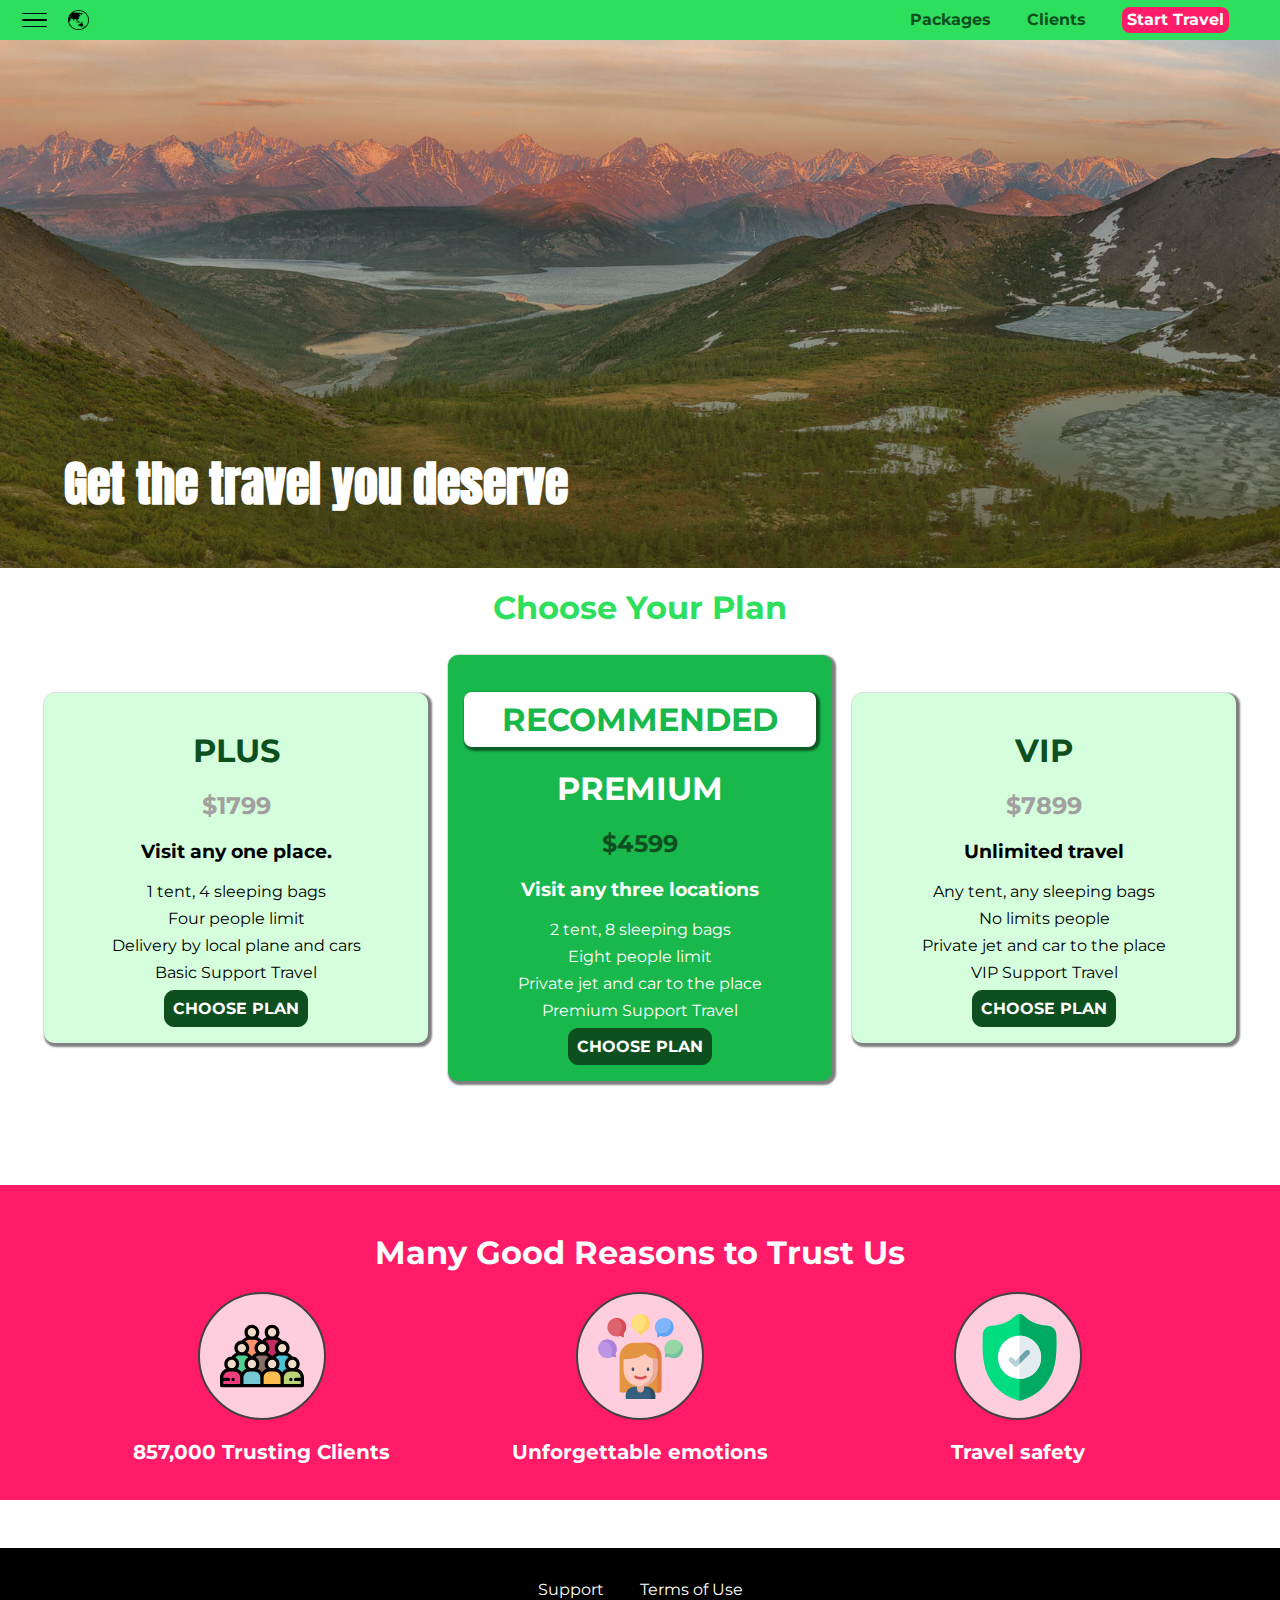
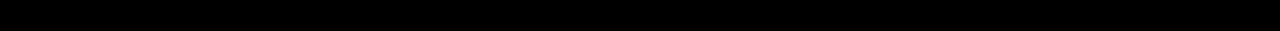
==== index.html @ a16b519d "first commit" ====
<!DOCTYPE html>
<html lang="en">

<head>
    <meta charset="UTF-8">
    <meta http-equiv="X-UA-Compatible" content="ie=edge">
    <meta name="viewport" content="width=device-width, initial-scale=1.0">
    <title>Far East Travel</title>
    <link rel="shortcut icon" href="favicon.png">
    <link rel="stylesheet" href="shared.css">
    <link rel="stylesheet" href="main.css">
</head>

<body>
<div class="backdrop"></div>
<div class="modal">
    <h1 class="modal__title">Do you want to continue?</h1>
    <div class="modal__actions">
        <a href="start-travel/index.html" class="modal__action">Yes!</a>
        <button class="modal__action modal__action--negative" type="button">No!</button>
    </div>
</div>
<header class="main-header">
    <div>
        <button class="toggle-button">
            <span class="toggle-button__bar"></span>
            <span class="toggle-button__bar"></span>
            <span class="toggle-button__bar"></span>
        </button>
        <a href="index.html" class="main-header__brand">
            <img src="favicon.png" alt="FarEast">
        </a>
    </div>
    <nav class="main-nav">
        <ul class="main-nav__items">
            <li class="main-nav__item">
                <a href="packages/index.html">Packages</a>
            </li>
            <li class="main-nav__item">
                <a href="clients/index.html">Clients</a>
            </li>
            <li class="main-nav__item main-nav__item--cta">
                <a href="start-travel/index.html">Start Travel</a>
            </li>
        </ul>
    </nav>
</header>
<nav class="mobile-nav">
    <ul class="mobile-nav__items">
        <li class="mobile-nav__item">
            <a href="packages/index.html">Packages</a>
        </li>
        <li class="mobile-nav__item">
            <a href="clients/index.html">Clients</a>
        </li>
        <li class="mobile-nav__item">
            <a href="start-travel/index.html">Start Travel</a>
        </li>
    </ul>
</nav>
<main>
    <section id="product-overview">
        <h1>Get the travel you deserve</h1>
    </section>
    <section id="plans">
        <h1 class="section-title">Choose Your Plan</h1>
        <div class="plan__list">
            <article class="plan">
                <h1 class="plan__title">PLUS</h1>
                <h2 class="plan__price">$1799</h2>
                <h3>Visit any one place.</h3>
                <ul class="plan__features">
                    <li>1 tent, 4 sleeping bags</li>
                    <li>Four people limit</li>
                    <li>Delivery by local plane and cars</li>
                    <li>Basic Support Travel</li>
                </ul>
                <div>
                    <button class="button">CHOOSE PLAN</button>
                </div>
            </article>
            <article class="plan plan--highlighted">
                <h1 class="plan_annotation">RECOMMENDED</h1>
                <h1 class="plan__title">PREMIUM</h1>
                <h2 class="plan__price">$4599</h2>
                <h3>Visit any three locations</h3>
                <ul class="plan__features">
                    <li>2 tent, 8 sleeping bags</li>
                    <li>Eight people limit</li>
                    <li>Private jet and car to the place</li>
                    <li>Premium Support Travel</li>
                </ul>
                <div>
                    <button class="button">CHOOSE PLAN</button>
                </div>
            </article>
            <article class="plan">
                <h1 class="plan__title">VIP</h1>
                <h2 class="plan__price">$7899</h2>
                <h3>Unlimited travel</h3>
                <ul class="plan__features">
                    <li>Any tent, any sleeping bags</li>
                    <li>No limits people</li>
                    <li>Private jet and car to the place</li>
                    <li>VIP Support Travel</li>
                </ul>
                <div>
                    <button class="button">CHOOSE PLAN</button>
                </div>
            </article>
        </div>
    </section>
    <section id="key-features">
        <h1 class="section-title">Many Good Reasons to Trust Us</h1>
        <ul class="key-features__list">
            <li>
                <div class="key-feature__image">
                    <svg version="1.1" id="Capa_1" xmlns="http://www.w3.org/2000/svg" x="0px" y="0px"
                         viewBox="0 0 512 512" style="enable-background:new 0 0 512 512;" xml:space="preserve">
<g>
	<g>
		<ellipse style="fill:#F1DBC8;" cx="194.5" cy="111.67" rx="35.396" ry="35.671"/>
        <ellipse style="fill:#F1DBC8;" cx="317.5" cy="111.67" rx="35.396" ry="35.671"/>
	</g>
    <path style="fill:#FF916C;" d="M250.277,172.685c-8.091-15.056-23.918-25.342-42.015-25.342H194.5h-13.764
		c-18.097,0-33.924,10.286-42.014,25.342c16.826,2.757,29.673,17.471,29.673,35.208c0,19.701-15.848,35.671-35.395,35.671h13.763
		c18.097,0,33.925,10.286,42.014,25.339c1.863-0.305,3.774-0.464,5.724-0.464c1.948,0,3.86,0.159,5.723,0.467
		c8.09-15.056,23.917-25.342,42.014-25.342H256c-19.549,0-35.397-15.97-35.397-35.671
		C220.603,190.155,233.449,175.441,250.277,172.685z"/>
    <path style="fill:#C22C65;" d="M303.736,147.343c-18.097,0-33.924,10.286-42.014,25.342c16.827,2.757,29.673,17.471,29.673,35.208
		c0,19.701-15.848,35.671-35.395,35.671h13.763c18.097,0,33.924,10.286,42.014,25.339c1.863-0.305,3.774-0.464,5.724-0.464
		c1.948,0,3.859,0.159,5.723,0.467c8.09-15.056,23.917-25.342,42.014-25.342H379c-19.549,0-35.396-15.97-35.396-35.671
		c0-17.737,12.846-32.451,29.673-35.208c-8.091-15.056-23.918-25.342-42.015-25.342H317.5L303.736,147.343L303.736,147.343z"/>
    <g>
		<path style="fill:#F1DBC8;" d="M168.395,207.893c0-17.737-12.847-32.451-29.673-35.208c-1.863-0.306-3.774-0.464-5.723-0.464
			c-19.549,0-35.396,15.971-35.396,35.672s15.847,35.671,35.396,35.671S168.395,227.594,168.395,207.893z"/>
        <path style="fill:#F1DBC8;" d="M250.277,172.685c-16.828,2.757-29.674,17.471-29.674,35.208c0,19.701,15.848,35.671,35.397,35.671
			c19.548,0,35.395-15.97,35.395-35.671c0-17.737-12.846-32.451-29.673-35.208c-1.863-0.306-3.775-0.464-5.723-0.464
			C254.052,172.221,252.14,172.379,250.277,172.685z"/>
        <path style="fill:#F1DBC8;" d="M373.277,172.685c-16.827,2.757-29.673,17.471-29.673,35.208c0,19.701,15.847,35.671,35.396,35.671
			c19.548,0,35.396-15.97,35.396-35.671S398.548,172.221,379,172.221C377.052,172.221,375.14,172.379,373.277,172.685z"/>
	</g>
    <path style="fill:#55CD8E;" d="M188.776,268.902c-8.089-15.053-23.917-25.339-42.014-25.339H133h-13.764
		c-18.097,0-33.924,10.286-42.014,25.339c16.827,2.758,29.673,17.471,29.673,35.208c0,19.701-15.848,35.672-35.395,35.672h13.763
		c26.256,0,47.737,21.648,47.737,48.108c0-26.46,21.481-48.108,47.736-48.108H194.5c-19.549,0-35.397-15.971-35.397-35.672
		C159.103,286.373,171.949,271.66,188.776,268.902z"/>
    <path style="fill:#876E67;" d="M242.236,243.564c-18.097,0-33.924,10.286-42.014,25.339c16.827,2.758,29.672,17.471,29.672,35.208
		c0,19.701-15.847,35.672-35.394,35.672h13.763c26.255,0,47.737,21.648,47.737,48.108c0-26.46,21.481-48.108,47.736-48.108H317.5
		c-19.549,0-35.396-15.971-35.396-35.672c0-17.737,12.845-32.45,29.672-35.205c-8.09-15.056-23.917-25.342-42.014-25.342H256
		L242.236,243.564L242.236,243.564z"/>
    <path style="fill:#4BC1D7;" d="M323.223,268.902c16.827,2.758,29.673,17.471,29.673,35.208c0,19.701-15.848,35.672-35.396,35.672
		h13.763c26.256,0,47.737,21.648,47.737,48.108c0-26.46,21.481-48.108,47.736-48.108H440.5c-19.549,0-35.397-15.971-35.397-35.672
		c0-17.737,12.846-32.45,29.674-35.205c-8.091-15.056-23.918-25.342-42.015-25.342H379h-13.764
		C347.14,243.564,331.313,253.85,323.223,268.902z"/>
    <g>
		<path style="fill:#F1DBC8;" d="M71.5,339.782c19.548,0,35.395-15.971,35.395-35.672c0-17.737-12.846-32.45-29.673-35.208
			c-1.863-0.305-3.774-0.464-5.723-0.464c-19.549,0-35.396,15.972-35.396,35.672C36.104,323.812,51.951,339.782,71.5,339.782z"/>
        <path style="fill:#F1DBC8;" d="M159.103,304.11c0,19.701,15.848,35.672,35.397,35.672c19.548,0,35.394-15.971,35.394-35.672
			c0-17.737-12.845-32.45-29.672-35.208c-1.862-0.305-3.774-0.464-5.723-0.464s-3.86,0.159-5.724,0.464
			C171.949,271.66,159.103,286.373,159.103,304.11z"/>
        <path style="fill:#F1DBC8;" d="M282.104,304.11c0,19.701,15.847,35.672,35.396,35.672c19.548,0,35.396-15.971,35.396-35.672
			c0-17.737-12.846-32.45-29.673-35.208c-1.863-0.305-3.774-0.464-5.723-0.464s-3.86,0.159-5.724,0.467
			C294.949,271.66,282.104,286.373,282.104,304.11z"/>
        <path style="fill:#F1DBC8;" d="M405.103,304.11c0,19.701,15.848,35.672,35.397,35.672c19.548,0,35.395-15.971,35.395-35.672
			c0-19.7-15.847-35.672-35.395-35.672c-1.949,0-3.86,0.159-5.723,0.467C417.949,271.66,405.103,286.373,405.103,304.11z"/>
	</g>
    <path style="fill:#BDD377;" d="M426.736,339.782c-26.255,0-47.736,21.648-47.736,48.108V436h123v-48.109
		c0-26.46-21.482-48.108-47.737-48.108H440.5L426.736,339.782L426.736,339.782z"/>
    <path style="fill:#FFBD50;" d="M379,387.891c0-26.46-21.481-48.108-47.737-48.108H317.5h-13.764
		c-26.255,0-47.736,21.648-47.736,48.108V436h123V387.891z"/>
    <path style="fill:#76C8D6;" d="M256,387.891c0-26.46-21.482-48.108-47.737-48.108H194.5h-13.764
		c-26.255,0-47.736,21.648-47.736,48.108V436h123V387.891z"/>
    <path style="fill:#F13D7C;" d="M133,387.891c0-26.46-21.481-48.108-47.737-48.108H71.5H57.736
		C31.481,339.782,10,361.431,10,387.891V436h123V387.891z"/>
</g>
                        <path d="M432.234,388.82h-0.236c-5.522,0-10,4.478-10,10s4.478,10,10,10h0.236c5.522,0,10-4.478,10-10
	S437.757,388.82,432.234,388.82z"/>
                        <path d="M501.999,446c5.523,0,10-4.478,10-10v-37.162c0-0.007,0.001-0.013,0.001-0.02s-0.001-0.013-0.001-0.02V387.89
	c0-24.602-15.375-45.666-37.015-54.129c6.793-7.986,10.91-18.341,10.91-29.651c0-25.184-20.364-45.672-45.395-45.672
	c-0.145,0-0.287,0.01-0.431,0.011c-6.659-9.589-15.928-16.842-26.524-20.975c6.758-7.977,10.851-18.305,10.851-29.582
	c0-25.184-20.364-45.672-45.396-45.672c-0.144,0-0.285,0.01-0.429,0.011c-6.659-9.591-15.929-16.845-26.526-20.978
	c6.758-7.977,10.851-18.305,10.851-29.583C362.896,86.488,342.531,66,317.5,66s-45.396,20.488-45.396,45.671
	c0,11.278,4.093,21.607,10.851,29.583c-10.599,4.133-19.867,11.387-26.527,20.978c-0.143-0.001-0.285-0.011-0.428-0.011
	c-0.144,0-0.286,0.01-0.429,0.011c-6.66-9.591-15.929-16.845-26.527-20.978c6.758-7.977,10.851-18.305,10.851-29.583
	C239.894,86.488,219.531,66,194.5,66c-25.032,0-45.397,20.488-45.397,45.671c0,11.278,4.093,21.607,10.851,29.583
	c-10.598,4.133-19.867,11.387-26.526,20.978c-0.143-0.001-0.285-0.011-0.428-0.011c-25.031,0-45.396,20.488-45.396,45.672
	c0,11.277,4.093,21.605,10.851,29.582c-10.597,4.133-19.866,11.385-26.525,20.975c-0.144-0.001-0.286-0.011-0.43-0.011
	c-25.031,0-45.396,20.488-45.396,45.672c0,11.31,4.117,21.665,10.911,29.651C15.375,342.225,0,363.289,0,387.891V436
	c0,5.522,4.477,10,10,10H501.999 M465.895,304.11c0,14.155-11.392,25.671-25.395,25.671c-14.004,0-25.397-11.516-25.397-25.671
	s11.393-25.672,25.397-25.672C454.503,278.439,465.895,289.955,465.895,304.11z M395.103,304.11c0,11.31,4.117,21.665,10.911,29.651
	c-11.037,4.316-20.448,11.9-27.015,21.574c-6.566-9.674-15.978-17.258-27.015-21.574c6.793-7.986,10.91-18.341,10.91-29.651
	c0-17.234-9.54-32.266-23.584-40.041c6.92-6.64,16.14-10.506,25.925-10.506h27.526c9.785,0,19.006,3.866,25.925,10.506
	C404.645,271.845,395.103,286.876,395.103,304.11z M256,355.336c-6.567-9.674-15.979-17.259-27.016-21.574
	c6.793-7.986,10.91-18.341,10.91-29.651c0-17.234-9.539-32.266-23.583-40.04c6.92-6.641,16.14-10.507,25.925-10.507h27.526
	c9.785,0,19.005,3.866,25.925,10.507c-14.044,7.774-23.584,22.806-23.584,40.04c0,11.31,4.117,21.665,10.911,29.651
	C271.977,338.078,262.566,345.662,256,355.336z M169.103,304.11c0-14.155,11.393-25.672,25.397-25.672
	c14.002,0,25.394,11.517,25.394,25.672s-11.392,25.671-25.394,25.671C180.497,329.781,169.103,318.266,169.103,304.11z M256,182.221
	c14.003,0,25.395,11.517,25.395,25.672S270.002,233.564,256,233.564c-14.003,0-25.396-11.516-25.396-25.671
	C230.604,193.737,241.997,182.221,256,182.221z M292.103,304.11c0-14.155,11.393-25.672,25.397-25.672
	c14.003,0,25.396,11.517,25.396,25.672s-11.393,25.671-25.396,25.671C303.496,329.781,292.103,318.266,292.103,304.11z
	 M404.396,207.893c0,14.155-11.393,25.671-25.396,25.671s-25.396-11.516-25.396-25.671s11.393-25.672,25.396-25.672
	S404.396,193.737,404.396,207.893z M317.5,86c14.003,0,25.396,11.516,25.396,25.671s-11.393,25.672-25.396,25.672
	s-25.396-11.517-25.396-25.672S303.497,86,317.5,86z M303.736,157.343h27.526c9.786,0,19.007,3.867,25.927,10.508
	c-14.044,7.774-23.585,22.807-23.585,40.042c0,11.277,4.093,21.605,10.851,29.582c-10.598,4.133-19.865,11.385-26.524,20.975
	c-0.144-0.001-0.286-0.011-0.431-0.011s-0.287,0.01-0.432,0.011c-6.659-9.589-15.927-16.842-26.524-20.975
	c6.758-7.977,10.851-18.305,10.851-29.582c0-17.235-9.541-32.268-23.586-40.042C284.729,161.21,293.95,157.343,303.736,157.343z
	 M194.5,86c14.002,0,25.394,11.516,25.394,25.671s-11.392,25.672-25.394,25.672c-14.003,0-25.397-11.517-25.397-25.672
	S180.497,86,194.5,86z M180.736,157.343h27.526c9.786,0,19.007,3.867,25.927,10.509c-14.045,7.773-23.585,22.806-23.585,40.041
	c0,11.277,4.093,21.605,10.851,29.582c-10.597,4.133-19.866,11.385-26.525,20.975c-0.144-0.001-0.286-0.011-0.43-0.011
	c-0.145,0-0.286,0.01-0.43,0.011c-6.659-9.59-15.928-16.842-26.525-20.975c6.758-7.977,10.851-18.305,10.851-29.582
	c0-17.235-9.541-32.268-23.585-40.042C161.729,161.21,170.951,157.343,180.736,157.343z M133,182.221
	c14.003,0,25.395,11.517,25.395,25.672S147.002,233.564,133,233.564c-14.003,0-25.396-11.516-25.396-25.671
	C107.604,193.737,118.997,182.221,133,182.221z M119.236,253.564h27.526c9.786,0,19.006,3.866,25.925,10.506
	c-14.044,7.774-23.585,22.807-23.585,40.041c0,11.31,4.117,21.666,10.911,29.651c-11.037,4.316-20.448,11.9-27.015,21.574
	c-6.567-9.674-15.978-17.258-27.015-21.574c6.794-7.986,10.911-18.341,10.911-29.651c0-17.234-9.54-32.266-23.584-40.041
	C100.231,257.43,109.451,253.564,119.236,253.564z M71.5,278.439c14.003,0,25.395,11.517,25.395,25.672S85.502,329.782,71.5,329.782
	c-14.003,0-25.396-11.516-25.396-25.671C46.104,289.955,57.497,278.439,71.5,278.439z M20,408.818h31.035c5.523,0,10-4.477,10-10
	c0-5.522-4.477-10-10-10H20v-0.928c0-21.014,17.096-38.109,38.109-38.109H84.89c21.014,0,38.109,17.096,38.109,38.109V426H20
	V408.818z M143,387.891c0-21.014,17.096-38.109,38.109-38.109h26.781c21.014,0,38.109,17.096,38.109,38.109V426H143V387.891z
	 M266,387.891c0-21.014,17.096-38.109,38.108-38.109h26.782c21.014,0,38.109,17.096,38.109,38.109V426H266V387.891z M389,426
	v-38.109c0-21.014,17.096-38.109,38.109-38.109h26.781c21.013,0,38.108,17.096,38.108,38.109v0.928h-31.034c-5.522,0-10,4.478-10,10
	c0,5.523,4.478,10,10,10h31.034V426H389z"/>
                        <path d="M80.001,388.82h-0.235c-5.523,0-10,4.478-10,10s4.477,10,10,10h0.235c5.523,0,10-4.478,10-10S85.524,388.82,80.001,388.82z"
                        />
                        <g>
</g>
                        <g>
</g>
                        <g>
</g>
                        <g>
</g>
                        <g>
</g>
                        <g>
</g>
                        <g>
</g>
                        <g>
</g>
                        <g>
</g>
                        <g>
</g>
                        <g>
</g>
                        <g>
</g>
                        <g>
</g>
                        <g>
</g>
                        <g>
</g>
</svg>
                </div>
                <p class="key-features__description">857,000 Trusting Clients</p>
            </li>
            <li>
                <div class="key-feature__image">
                    <svg id="Capa_1" enable-background="new 0 0 512 512" height="85" viewBox="0 0 512 512" width="85" xmlns="http://www.w3.org/2000/svg">
                        <g><path d="m369.844 473.495h-227.677c-6.64 0-12.023-5.383-12.023-12.023v-200.893c0-48.039 38.943-86.983 86.983-86.983h77.759c48.039 0 86.983 38.943 86.983 86.983v200.893c-.002 6.64-5.385 12.023-12.025 12.023z" fill="#e49542"/><path d="m294.885 173.596h-26.328c48.039 0 86.982 38.943 86.982 86.983v200.893c0 6.64-5.383 12.023-12.023 12.023h26.328c6.64 0 12.023-5.383 12.023-12.023v-200.893c0-48.039-38.943-86.983-86.982-86.983z" fill="#e27d47"/><path d="m291.913 438.396h-14.75-42.316-14.75c-29.351 0-53.145 23.794-53.145 53.145v13.686c0 3.738 3.03 6.768 6.768 6.768h164.568c3.738 0 6.768-3.03 6.768-6.768v-13.686c.002-29.351-23.792-53.145-53.143-53.145z" fill="#365e7d"/><path d="m291.913 438.396h-25.895c29.351 0 53.145 23.794 53.145 53.145v13.686c0 3.738-3.03 6.768-6.768 6.768h25.895c3.738 0 6.768-3.03 6.768-6.768v-13.686c0-29.351-23.794-53.145-53.145-53.145z" fill="#2b4d66"/><path d="m270.817 399.208-28.416-1.672c-7.255 0-7.574 33.991-7.574 33.991v20.809c0 11.685 9.473 21.158 21.158 21.158 11.685 0 21.158-9.473 21.158-21.158v-20.809c.001.001.929-32.319-6.326-32.319z" fill="#eaac9d"/><path d="m256.005 438.396c-56.389 0-102.101-45.712-102.101-102.101v-61.754c0-1.483 1.206-2.679 2.688-2.682 47.255-.087 89.019-6.855 126.272-30.928 1.113-.719 2.601-.489 3.398.569 16.823 22.334 39.768 28.514 69.167 30.215 1.499.087 2.676 1.318 2.676 2.82v61.76c.001 56.389-45.711 102.101-102.1 102.101z" fill="#ffcbbe"/><path d="m355.43 271.715c-8.651-.501-16.738-1.395-24.28-2.968v67.548c0 51.819-38.605 94.618-88.623 101.214 4.411.582 8.908.887 13.478.887 56.389 0 102.101-45.712 102.101-102.101v-61.76c0-1.502-1.177-2.734-2.676-2.82z" fill="#eaac9d"/><g><g><path d="m210.545 343.873c-4.268 0-7.726-3.459-7.726-7.726v-5.945c0-4.268 3.459-7.726 7.726-7.726s7.726 3.459 7.726 7.726v5.945c0 4.267-3.459 7.726-7.726 7.726z" fill="#365e7d"/></g><g><path d="m301.466 343.873c-4.268 0-7.726-3.459-7.726-7.726v-5.945c0-4.268 3.459-7.726 7.726-7.726s7.726 3.459 7.726 7.726v5.945c0 4.267-3.459 7.726-7.726 7.726z" fill="#365e7d"/></g></g><g><path d="m256.005 394.56c-11.324 0-22.647-3.121-33.893-9.361-3.73-2.07-5.076-6.773-3.006-10.505 2.071-3.731 6.772-5.075 10.505-3.006 17.761 9.858 35.029 9.856 52.789 0 3.732-2.069 8.433-.725 10.505 3.006 2.07 3.731.724 8.434-3.006 10.505-11.246 6.24-22.57 9.361-33.894 9.361z" fill="#da4a54"/></g><path d="m312.406 56.405c0-31.88-26.451-57.582-58.603-56.358-28.958 1.103-52.667 24.501-54.124 53.443-1.383 27.464 16.893 50.892 41.991 57.469 1.685.441 3.116 1.55 3.987 3.058l7.85 13.597c1.111 1.924 3.887 1.924 4.998 0l7.85-13.596c.868-1.503 2.291-2.615 3.97-3.055 24.213-6.337 42.081-28.357 42.081-54.558z" fill="#ffe07d"/><path d="m260.974.24c16.48 9.845 27.524 27.848 27.524 48.44 0 26.2-17.868 48.22-42.081 54.558-1.679.439-3.103 1.551-3.97 3.055l-2.423 4.197c.547.161 1.093.325 1.647.47 1.685.441 3.116 1.55 3.987 3.058l7.85 13.597c1.111 1.924 3.887 1.924 4.998 0l7.85-13.596c.868-1.503 2.291-2.615 3.97-3.055 24.213-6.337 42.081-28.357 42.081-54.557-.001-29.475-22.614-53.649-51.433-56.167z" fill="#ffd064"/><path d="m445.298 111.594c18.031-26.291 10.753-62.448-16.455-79.623-24.505-15.468-57.291-9.581-74.862 13.463-16.673 21.867-14.851 51.525 2.127 71.144 1.14 1.317 1.693 3.041 1.558 4.777l-1.216 15.653c-.172 2.214 2.118 3.785 4.121 2.826l14.163-6.773c1.566-.749 3.369-.861 5.002-.273 23.554 8.467 50.744.413 65.562-21.194z" fill="#80b4fb"/><path d="m434.648 36.186c8.022 17.44 6.949 38.533-4.697 55.515-14.818 21.607-42.008 29.661-65.561 21.193-1.633-.587-3.436-.475-5.002.274l-4.373 2.091c.36.442.718.886 1.092 1.319 1.14 1.317 1.693 3.041 1.558 4.777l-1.216 15.653c-.172 2.214 2.118 3.785 4.122 2.827l14.163-6.773c1.566-.749 3.369-.861 5.002-.274 23.553 8.468 50.742.414 65.561-21.193 16.67-24.307 11.694-57.033-10.649-75.409z" fill="#61a2f9"/><path d="m494.653 250.561c23.001-22.075 23.229-58.956.082-81.306-20.847-20.129-54.145-21.033-76.035-2.044-20.772 18.019-25.02 47.427-12.387 70.089.848 1.521 1.039 3.322.554 4.994l-4.374 15.079c-.619 2.133 1.304 4.136 3.46 3.606l15.245-3.751c1.685-.415 3.473-.158 4.953.75 21.34 13.081 49.599 10.725 68.502-7.417z" fill="#95d6a4"/><path d="m499.563 174.563c4.308 18.707-1.033 39.141-15.89 53.399-18.903 18.142-47.163 20.498-68.501 7.417-1.48-.907-3.268-1.164-4.953-.749l-4.707 1.158c.262.506.523 1.013.801 1.513.848 1.521 1.039 3.322.554 4.994l-4.374 15.079c-.619 2.133 1.304 4.136 3.461 3.606l15.245-3.751c1.685-.415 3.473-.157 4.953.75 21.338 13.081 49.598 10.725 68.501-7.417 21.264-20.409 23.049-53.463 4.91-75.999z" fill="#78c2a4"/><path d="m66.702 111.594c-18.03-26.291-10.753-62.448 16.455-79.623 24.505-15.468 57.291-9.581 74.862 13.463 16.673 21.867 14.851 51.525-2.127 71.144-1.14 1.317-1.693 3.041-1.558 4.777l1.216 15.653c.172 2.214-2.118 3.785-4.121 2.826l-14.163-6.773c-1.566-.749-3.369-.861-5.002-.273-23.554 8.467-50.744.413-65.562-21.194z" fill="#dd636e"/><g><path d="m158.019 45.434c-13.764-18.051-36.863-25.571-58.006-20.548 12.325 2.897 23.723 9.88 31.857 20.548 16.673 21.868 14.851 51.525-2.127 71.144-1.14 1.317-1.693 3.041-1.558 4.777l.966 12.438c1.043-.308 2.082-.635 3.112-1.005 1.633-.587 3.436-.475 5.002.274l14.163 6.773c2.004.958 4.293-.612 4.121-2.826l-1.216-15.653c-.135-1.736.419-3.46 1.558-4.777 16.979-19.621 18.801-49.278 2.128-71.145z" fill="#da4a54"/></g><path d="m17.347 250.561c-23.001-22.075-23.229-58.956-.082-81.306 20.847-20.129 54.145-21.033 76.035-2.044 20.772 18.019 25.02 47.427 12.387 70.089-.848 1.521-1.039 3.322-.554 4.994l4.374 15.079c.619 2.133-1.304 4.136-3.461 3.606l-15.245-3.751c-1.685-.415-3.473-.158-4.953.75-21.339 13.081-49.598 10.725-68.501-7.417z" fill="#bc95e2"/><path d="m105.132 242.295c-.485-1.673-.294-3.473.554-4.994 12.633-22.662 8.386-52.07-12.387-70.089-21.035-18.247-52.598-18.115-73.53-.216 16.264-2.869 33.609 1.336 46.808 12.786 20.772 18.02 25.02 47.427 12.387 70.089-.848 1.521-1.039 3.321-.554 4.994l1.781 6.139c1.929-.897 3.82-1.9 5.657-3.026 1.48-.907 3.268-1.164 4.953-.75l15.245 3.751c2.157.531 4.079-1.472 3.46-3.606z" fill="#ac80dd"/></g></svg>
                </div>
                <p class="key-features__description">Unforgettable emotions</p>
            </li>
            <li>
                <div class="key-feature__image">
                    <svg xmlns="http://www.w3.org/2000/svg" height="65pt" version="1.1" viewBox="-38 0 511 511.99956" width="65pt">
                        <g id="surface1">
                            <path d="M 413.476562 341.910156 C 399.714844 379.207031 378.902344 411.636719 351.609375 438.289062 C 320.542969 468.625 279.863281 492.730469 230.699219 509.925781 C 229.085938 510.488281 227.402344 510.949219 225.710938 511.289062 C 223.476562 511.730469 221.203125 511.96875 218.949219 512 L 218.507812 512 C 216.105469 512 213.691406 511.757812 211.296875 511.289062 C 209.605469 510.949219 207.945312 510.488281 206.339844 509.9375 C 157.117188 492.769531 116.386719 468.675781 85.289062 438.339844 C 57.984375 411.6875 37.175781 379.277344 23.433594 341.980469 C -1.554688 274.167969 -0.132812 199.464844 1.011719 139.433594 L 1.03125 138.511719 C 1.261719 133.554688 1.410156 128.347656 1.492188 122.597656 C 1.910156 94.367188 24.355469 71.011719 52.589844 69.4375 C 111.457031 66.152344 156.996094 46.953125 195.90625 9.027344 L 196.246094 8.714844 C 202.707031 2.789062 210.847656 -0.117188 218.949219 0.00390625 C 226.761719 0.105469 234.542969 3.007812 240.773438 8.714844 L 241.105469 9.027344 C 280.023438 46.953125 325.5625 66.152344 384.429688 69.4375 C 412.664062 71.011719 435.109375 94.367188 435.527344 122.597656 C 435.609375 128.386719 435.757812 133.585938 435.988281 138.511719 L 436 138.902344 C 437.140625 199.046875 438.554688 273.898438 413.476562 341.910156 Z M 413.476562 341.910156 " style=" stroke:none;fill-rule:nonzero;fill:rgb(0%,86.666667%,50.196078%);fill-opacity:1;" />
                            <path d="M 413.476562 341.910156 C 399.714844 379.207031 378.902344 411.636719 351.609375 438.289062 C 320.542969 468.625 279.863281 492.730469 230.699219 509.925781 C 229.085938 510.488281 227.402344 510.949219 225.710938 511.289062 C 223.476562 511.730469 221.203125 511.96875 218.949219 512 L 218.949219 0.00390625 C 226.761719 0.105469 234.542969 3.007812 240.773438 8.714844 L 241.105469 9.027344 C 280.023438 46.953125 325.5625 66.152344 384.429688 69.4375 C 412.664062 71.011719 435.109375 94.367188 435.527344 122.597656 C 435.609375 128.386719 435.757812 133.585938 435.988281 138.511719 L 436 138.902344 C 437.140625 199.046875 438.554688 273.898438 413.476562 341.910156 Z M 413.476562 341.910156 " style=" stroke:none;fill-rule:nonzero;fill:rgb(0%,66.666667%,38.823529%);fill-opacity:1;" />
                            <path d="M 346.101562 256 C 346.101562 326.207031 289.097656 383.355469 218.949219 383.605469 L 218.5 383.605469 C 148.144531 383.605469 90.894531 326.359375 90.894531 256 C 90.894531 185.644531 148.144531 128.398438 218.5 128.398438 L 218.949219 128.398438 C 289.097656 128.648438 346.101562 185.796875 346.101562 256 Z M 346.101562 256 " style=" stroke:none;fill-rule:nonzero;fill:rgb(100%,100%,100%);fill-opacity:1;" />
                            <path d="M 346.101562 256 C 346.101562 326.207031 289.097656 383.355469 218.949219 383.605469 L 218.949219 128.398438 C 289.097656 128.648438 346.101562 185.796875 346.101562 256 Z M 346.101562 256 " style=" stroke:none;fill-rule:nonzero;fill:rgb(88.235294%,92.156863%,94.117647%);fill-opacity:1;" />
                            <path d="M 276.417969 237.625 L 218.949219 295.101562 L 206.53125 307.519531 C 203.597656 310.453125 199.75 311.917969 195.90625 311.917969 C 192.058594 311.917969 188.214844 310.453125 185.277344 307.519531 L 158.578125 280.808594 C 152.710938 274.941406 152.710938 265.4375 158.578125 259.566406 C 164.4375 253.699219 173.953125 253.699219 179.820312 259.566406 L 195.90625 275.652344 L 255.175781 216.382812 C 261.042969 210.511719 270.558594 210.511719 276.417969 216.382812 C 282.285156 222.25 282.285156 231.765625 276.417969 237.625 Z M 276.417969 237.625 " style=" stroke:none;fill-rule:nonzero;fill:rgb(70.588235%,82.352941%,84.313725%);fill-opacity:1;" />
                            <path d="M 276.417969 237.625 L 218.949219 295.101562 L 218.949219 252.605469 L 255.175781 216.382812 C 261.042969 210.511719 270.558594 210.511719 276.417969 216.382812 C 282.285156 222.25 282.285156 231.765625 276.417969 237.625 Z M 276.417969 237.625 " style=" stroke:none;fill-rule:nonzero;fill:rgb(43.529412%,64.705882%,66.666667%);fill-opacity:1;" />
                        </g>
                    </svg>
                </div>
                <p class="key-features__description">Travel safety</p>
            </li>
        </ul>
    </section>
</main>
<footer class="main-footer">
    <nav>
        <ul class="main-footer__links">
            <li class="main-footer__link">
                <a href="#">Support</a>
            </li>
            <li class="main-footer__link">
                <a href="#">Terms of Use</a>
            </li>
        </ul>
    </nav>
</footer>
<script src="shared.js"></script>
</body>

</html>
---- shared.css ----
@import url('https://fonts.googleapis.com/css?family=Roboto:100i,400,900');
@import url('https://fonts.googleapis.com/css?family=Anton');
@import url('https://fonts.googleapis.com/css?family=Montserrat:400,700');

* {
    box-sizing: border-box;
}

body {
    font-family: 'Montserrat', sans-serif;
    margin: 0;
}
main{
    min-height: calc(100% - 1.25rem - 6.25rem);
    margin-top: 1.5rem;
}

.backdrop{
    position: fixed;
    display: none;
    top: 0;
    left: 0;
    z-index: 100;
    width: 100vw;
    height: 100vh;
    background: rgba(0,0,0,0.5);
}
.section-title {
    color: #2ddf5c;
    text-align: center;
    margin: 1.25rem;
}

.main-header {
    position: fixed;
    top: 0;
    left: 0;
    width: 100%;
    background: #2ddf5c;
    padding: 0.5rem 1rem;
    z-index: 1;
}
.main-header__brand{
    height: 1.3rem;
    display: inline-block;
    vertical-align: middle;
}
.main-header__brand img{
    height: 100%;
}

.main-header > div {
    display: inline-block;
    vertical-align: middle;
}
.main-nav{

    display: inline-block;
    text-align: right;
    width: calc(100% - 6rem);
    vertical-align: middle;

}
.main-nav__items{
    margin: 0;
    padding: 0;
    list-style: none;

}
.main-nav__item{
    display: inline-block;
    margin: 0 1rem;

}
.main-nav__item a,
.mobile-nav__item a {
    color: #0e4f1f;
    text-decoration: none;
    font-weight: bold;
    padding: 0.2rem 0;
}

.main-nav__item a:hover,
.main-nav__item a:active{
    color: white;
    border-bottom: 5px solid white;

}
.main-nav__item--cta a,
.mobile-nav__item-cta a {
    color: white;
    background: #ff1b68;
    padding: 0.2rem 0.3rem;
    border-radius: 8px;
}
.main-nav__item--cta a:hover,
.main-nav__item--cta a:active,
.mobile-nav__item-cta a:hover,
.mobile-nav__item-cta a:active{
    color: red;
    background: white;
    border: none;
}

.main-footer{
    background-color: black;
    padding: 2rem;
    margin-top: 3rem;
}
.main-footer__links{
    list-style: none;
    margin: 0;
    padding: 0;
    text-align: center;
}
.main-footer__link{
    display: inline-block;
    margin: 0 1rem;
}
.main-footer__link a {
    color: white;
    text-decoration: none;
}
.main-footer__link a:hover,
.main-footer__link a:active{
    color: #cccccc;
}

.mobile-nav {
    display: none;
    position: fixed;
    z-index: 101;
    top: 0;
    left: 0;
    background: white;
    width: 30%;
    height: 100vh;
}

.mobile-nav__items {
    width: 90%;
    height: 100%;
    list-style: none;
    margin: 10% auto;
    padding: 0;
    text-align: center;
}

.mobile-nav__item {
    margin: 1rem 0;
}

.mobile-nav__item a {
    font-size: 1.5rem;
}

.toggle-button {
    width: 3rem;
    background: transparent;
    border: none;
    cursor: pointer;
    padding-top: 0;
    padding-bottom: 0;
    vertical-align: middle;
}

.toggle-button:focus {
    outline: none;
}

.toggle-button__bar {
    width: 70%;
    height: 0.1rem;
    background: black;
    display: block;
    margin: 0.3rem 0;
    border-radius: 20px;
}
.open{
    display: block !important;
}
.button{
    background-color: #0e4f1f;
    color: white;
    border: 1px solid #0e4f1f;;
    font: inherit;
    cursor: pointer;
    padding: 0.5rem;
    border-radius: 10px;
    font-weight: bold;
}
.button[disabled] {
    cursor: not-allowed;
    border: #a1a1a1;
    background: #cccccc;
    color: #6a6666;
}
---- main.css ----
#product-overview {
    background:linear-gradient(to top, rgba(80,68,18, 0.6) 10%, transparent), url("osero_dzeka_londo.jpg")  left 10% top 20%/cover no-repeat border-box;
    height: 50vh;
    width: 100%;
    margin-top: 1.75rem;
    position: relative;
}

#product-overview h1 {
    color: white;
    position: absolute;
    bottom: 3%;
    left: 5%;
    font-family: 'Anton', sans-serif;
    font-size: 1.6rem;
}
.plan__list{
    width: 100%;
    text-align: center;
}
.plan{
    background: #d5ffdc;
    text-align: center;
    padding: 1rem;
    display: block;
    width: 100%;
}

.plan--highlighted{
    background: #19b84c;
    color: white;
    text-align: center;

}
.plan_annotation{
    box-shadow: 2px 2px 2px 2px rgba(0, 0, 0, 0.5);
    background: white;
    color: #19b84c;
    border-radius: 8px;
}
.plan__title{
    color: #0e4f1f;
}
.plan__price {
    color: #a19f9f;
}
.plan--highlighted .plan__title {
    color: white;
}
.plan--highlighted .plan__price {
    color: #0e4f1f;
}
.plan__features{
    list-style: none;
    margin: 0;
    padding: 0;
}
.plan__features li {
    margin: 0.5rem 0;
}




.button:hover,
.button:active{
    background-color: white;
    color: #0e4f1f;
}
/* h1 {
    font-family: sans-serif;
} */

#key-features{
    background: #ff1b68;
    margin-top: 6rem;
    padding: 1rem;

}
#key-features .section-title{
    color: white;
    margin-top: 2rem;

}
.key-features__list{
    list-style: none;
    margin: 0;
    padding: 0;
    text-align: center;
}
.key-features__list li{
    width: 100%;
}
.key-features__description{
    text-align: center;
    font-weight: bold;
    color: white;
    font-size: 1.25rem;
}
.key-feature__image{
    background: #ffcede;
    width: 8rem;
    height: 8rem;
    border: 2px solid #424242;
    border-radius: 50%;
    margin: auto;
    padding: 1.25rem;
}


.modal {
    position: fixed;
    display: none;
    z-index: 200;
    top: 20%;
    left: 30%;
    width: 40%;
    background: white;
    padding: 1rem;
    border: 1px solid #ccc;
    box-shadow: 1px 1px 1px rgba(0, 0, 0, 0.5);
}

.modal__title {
    text-align: center;
    margin: 0 0 1rem 0;
}

.modal__actions {
    text-align: center;
}

.modal__action {
    border: 1px solid #0e4f1f;
    background: #0e4f1f;
    text-decoration: none;
    color: white;
    font: inherit;
    padding: 0.5rem 1rem;
    cursor: pointer;
}

.modal__action:hover,
.modal__action:active {
    background: #2ddf5c;
    border-color: #2ddf5c;
}

.modal__action--negative {
    background: red;
    border-color: red;
}

.modal__action--negative:hover,
.modal__action--negative:active {
    background: #ff5454;
    border-color: #ff5454;
}



@media (min-width: 45rem){
    #product-overview{
        height: 60vh;
    }
    #product-overview h1{
        font-size: 3rem;
    }
    .plan{
        margin: 0.5rem;
        display: inline-block;
        width: 30%;
        vertical-align: middle;
        border-radius: 10px;
        box-shadow: 2px 2px 2px 2px rgba(0, 0, 0, 0.5);
        min-width: 11rem;
        max-width: 25rem;
    }
    .plan__list{
        width: 100%;
        text-align: center;
    }
    .plan_annotation{
        padding: 0.5rem;
    }
    .key-features__list li{
        display: inline-block;
        width: 30%;
        vertical-align: top;
        max-width: 25rem;
    }
}
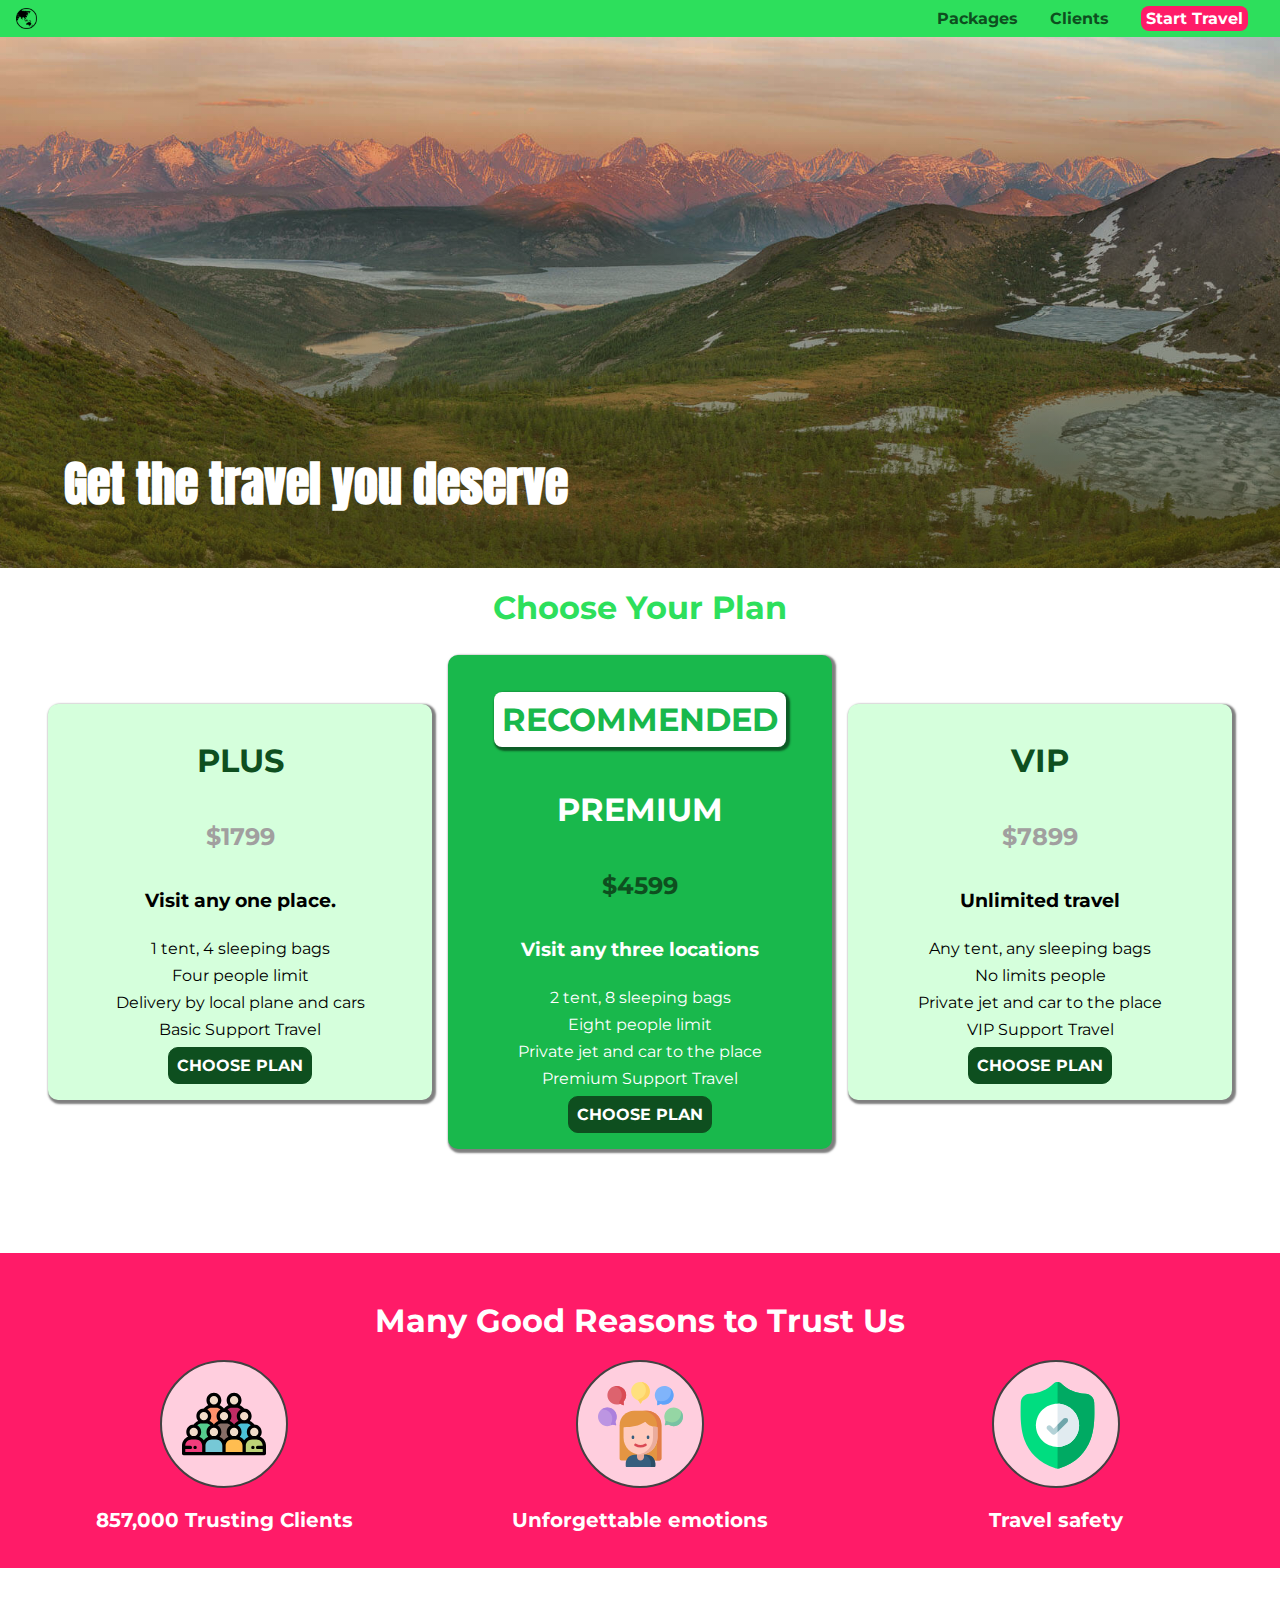
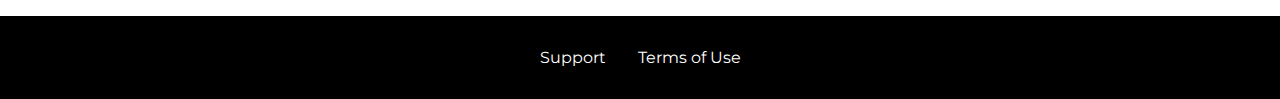
==== commit dd0a1994: "add flex" ====
--- a/index.html
+++ b/index.html
@@ -115,7 +115,7 @@
         <ul class="key-features__list">
             <li>
                 <div class="key-feature__image">
-                    <svg version="1.1" id="Capa_1" xmlns="http://www.w3.org/2000/svg" x="0px" y="0px"
+                    <svg id="Capa_1" xmlns="http://www.w3.org/2000/svg" x="0px" y="0px"
                          viewBox="0 0 512 512" style="enable-background:new 0 0 512 512;" xml:space="preserve">
 <g>
 	<g>
--- a/shared.css
+++ b/shared.css
@@ -39,36 +39,29 @@
     background: #2ddf5c;
     padding: 0.5rem 1rem;
     z-index: 1;
+    display: flex;
+    align-items: center;
+    justify-content: space-between;
 }
 .main-header__brand{
     height: 1.3rem;
-    display: inline-block;
+}
+.main-header__brand img{
+    height: 1.3rem;
     vertical-align: middle;
 }
-.main-header__brand img{
-    height: 100%;
-}
-
-.main-header > div {
-    display: inline-block;
-    vertical-align: middle;
-}
+
 .main-nav{
-
-    display: inline-block;
-    text-align: right;
-    width: calc(100% - 6rem);
-    vertical-align: middle;
-
+    display: none;
 }
 .main-nav__items{
     margin: 0;
     padding: 0;
     list-style: none;
-
+    display: flex;
+    align-items: center;
 }
 .main-nav__item{
-    display: inline-block;
     margin: 0 1rem;
 
 }
@@ -84,7 +77,6 @@
 .main-nav__item a:active{
     color: white;
     border-bottom: 5px solid white;
-
 }
 .main-nav__item--cta a,
 .mobile-nav__item-cta a {
@@ -108,14 +100,16 @@
     margin-top: 3rem;
 }
 .main-footer__links{
+    display: flex;
+    flex-direction: column;
+    align-items: center;
+    justify-content: center;
     list-style: none;
     margin: 0;
     padding: 0;
-    text-align: center;
 }
 .main-footer__link{
-    display: inline-block;
-    margin: 0 1rem;
+    margin: 0.4rem 0;
 }
 .main-footer__link a {
     color: white;
@@ -138,12 +132,15 @@
 }
 
 .mobile-nav__items {
+    display: flex;
+    flex-direction: column;
+    justify-content: center;
+    align-items: center;
     width: 90%;
     height: 100%;
     list-style: none;
-    margin: 10% auto;
+    margin: 0 auto;
     padding: 0;
-    text-align: center;
 }
 
 .mobile-nav__item {
@@ -194,4 +191,20 @@
     border: #a1a1a1;
     background: #cccccc;
     color: #6a6666;
+}
+@media (min-width: 45rem) {
+    .toggle-button {
+        display: none;
+    }
+    .main-nav{
+        display: flex;
+    }
+    .main-footer__links{
+        flex-direction: row;
+        justify-content: center;
+    }
+    .main-footer__link{
+        margin: 0 1rem;
+    }
+
 }--- a/main.css
+++ b/main.css
@@ -60,9 +60,6 @@
     margin: 0.5rem 0;
 }
 
-
-
-
 .button:hover,
 .button:active{
     background-color: white;
@@ -107,7 +104,6 @@
     margin: auto;
     padding: 1.25rem;
 }
-
 
 .modal {
     position: fixed;
@@ -158,8 +154,6 @@
     border-color: #ff5454;
 }
 
-
-
 @media (min-width: 45rem){
     #product-overview{
         height: 60vh;
@@ -169,25 +163,33 @@
     }
     .plan{
         margin: 0.5rem;
-        display: inline-block;
+        display: flex;
+        flex-direction: column;
+        align-items: center;
+        justify-content: space-between;
         width: 30%;
-        vertical-align: middle;
         border-radius: 10px;
         box-shadow: 2px 2px 2px 2px rgba(0, 0, 0, 0.5);
         min-width: 11rem;
         max-width: 25rem;
     }
+    .plan--highlighted{
+    }
     .plan__list{
         width: 100%;
-        text-align: center;
+        display: flex;
+        justify-content: center;
+        align-items: center;
     }
     .plan_annotation{
         padding: 0.5rem;
     }
-    .key-features__list li{
-        display: inline-block;
+    .key-features{
         width: 30%;
-        vertical-align: top;
         max-width: 25rem;
     }
+    .key-features__list{
+        display: flex;
+        justify-content: center;
+    }
 }
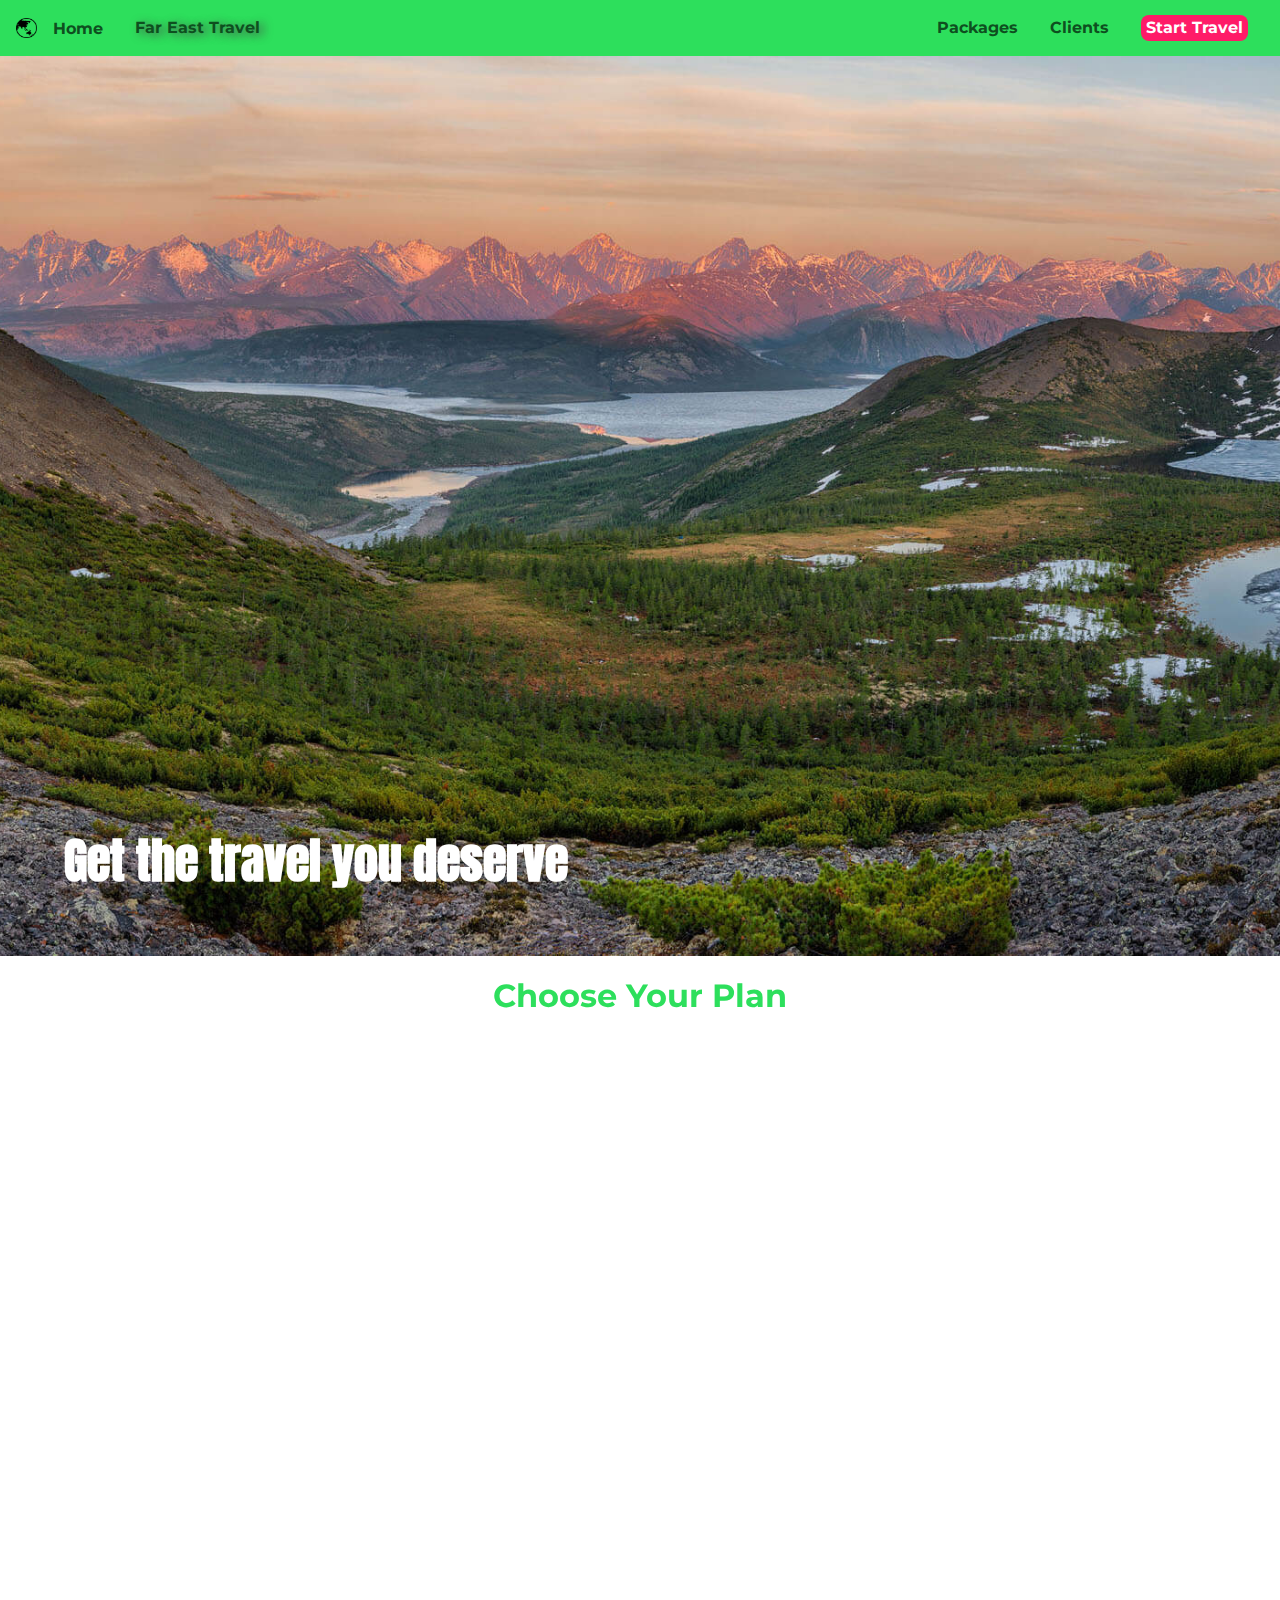
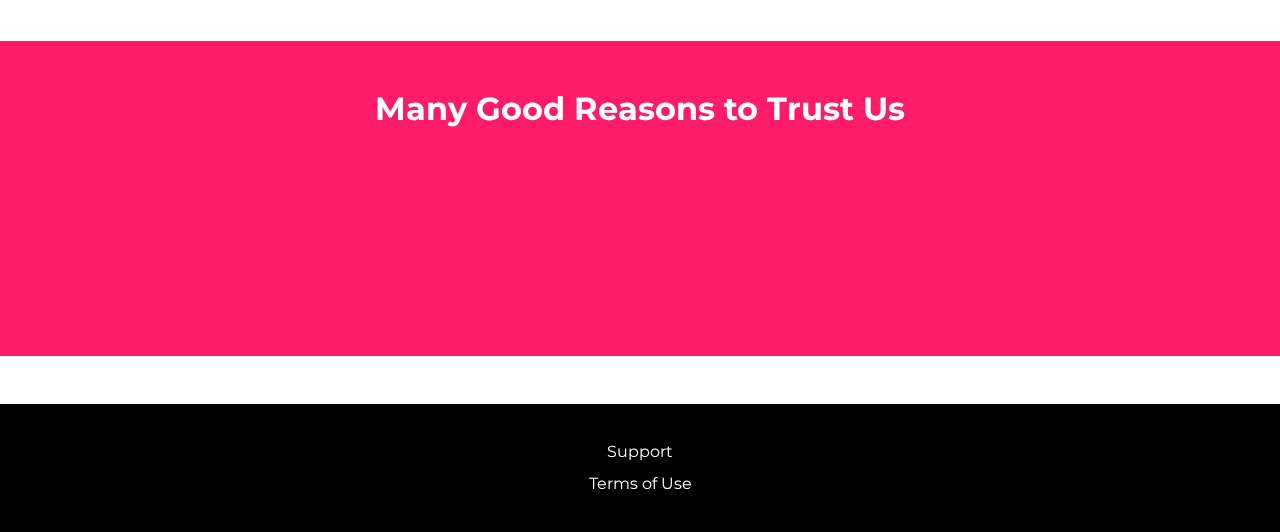
==== commit f18af9d7: "Final fix, sass" ====
--- a/index.html
+++ b/index.html
@@ -13,6 +13,8 @@
 
 <body>
 <div class="backdrop"></div>
+<div class="background"></div>
+
 <div class="modal">
     <h1 class="modal__title">Do you want to continue?</h1>
     <div class="modal__actions">
@@ -21,7 +23,7 @@
     </div>
 </div>
 <header class="main-header">
-    <div>
+    <div class="main-header__bar-div">
         <button class="toggle-button">
             <span class="toggle-button__bar"></span>
             <span class="toggle-button__bar"></span>
@@ -29,7 +31,9 @@
         </button>
         <a href="index.html" class="main-header__brand">
             <img src="favicon.png" alt="FarEast">
+            <p>Home</p>
         </a>
+        <p class="main-header__logo">Far East Travel</p>
     </div>
     <nav class="main-nav">
         <ul class="main-nav__items">
--- a/shared.css
+++ b/shared.css
@@ -1,210 +1,329 @@
-@import url('https://fonts.googleapis.com/css?family=Roboto:100i,400,900');
-@import url('https://fonts.googleapis.com/css?family=Anton');
-@import url('https://fonts.googleapis.com/css?family=Montserrat:400,700');
+@import url("https://fonts.googleapis.com/css?family=Roboto:100i,400,900");
+@import url("https://fonts.googleapis.com/css?family=Anton");
+@import url("https://fonts.googleapis.com/css?family=Montserrat:400,700");
+:root {
+  --dark-green: #0e4f1f;
+  --light-green: #2ddf5c;
+  --red-highlighted: #ff1b68;
+}
 
 * {
-    box-sizing: border-box;
+  -webkit-box-sizing: border-box;
+  box-sizing: border-box;
+}
+
+html {
+  height: 100%;
 }
 
 body {
-    font-family: 'Montserrat', sans-serif;
-    margin: 0;
-}
-main{
-    min-height: calc(100% - 1.25rem - 6.25rem);
-    margin-top: 1.5rem;
-}
-
-.backdrop{
-    position: fixed;
+  font-family: "Montserrat", sans-serif;
+  margin: 0;
+  display: grid;
+  grid-template-rows: 3.5rem auto fit-content(8rem);
+  grid-template-areas: "header" "main" "footer";
+  height: 100%;
+}
+
+main {
+  grid-area: main;
+  margin: 0;
+}
+
+.backdrop {
+  display: none;
+  position: fixed;
+  opacity: 0;
+  -webkit-transition: opacity 0.3s linear;
+  -o-transition: opacity 0.3s linear;
+  transition: opacity 0.3s linear;
+  top: 0;
+  left: 0;
+  z-index: 100;
+  width: 100vw;
+  height: 100vh;
+  background: rgba(0, 0, 0, 0.6);
+}
+
+.main-header {
+  grid-area: header;
+  position: fixed;
+  top: 0;
+  left: 0;
+  width: 100%;
+  background: var(--light-green);
+  height: 3.5rem;
+  padding: 0.5rem 1rem;
+  z-index: 1;
+  display: -webkit-box;
+  display: -ms-flexbox;
+  display: flex;
+  -webkit-box-align: center;
+  -ms-flex-align: center;
+  align-items: center;
+  -webkit-box-pack: justify;
+  -ms-flex-pack: justify;
+  justify-content: space-between;
+}
+
+.main-nav {
+  display: none;
+}
+.main-nav a {
+  color: #0e4f1f;
+  text-decoration: none;
+  font-weight: bold;
+  padding: 0.2rem 0;
+}
+.main-nav a:hover, .main-nav a:active {
+  color: white;
+}
+.main-nav .main-nav__items {
+  margin: 0;
+  padding: 0;
+  list-style: none;
+  display: -webkit-box;
+  display: -ms-flexbox;
+  display: flex;
+  -webkit-box-align: center;
+  -ms-flex-align: center;
+  align-items: center;
+}
+.main-nav .main-nav__items .main-nav__item {
+  margin: 0 1rem;
+}
+.main-nav .main-nav__items .main-nav__item--cta {
+  -webkit-animation: wiggle 400ms 3s 6 ease-out none;
+  animation: wiggle 400ms 3s 6 ease-out none;
+}
+.main-nav .main-nav__items .main-nav__item--cta a {
+  color: white;
+  background: var(--red-highlighted);
+  padding: 0.2rem 0.3rem;
+  border-radius: 8px;
+}
+.main-nav .main-nav__items .main-nav__item--cta a:hover, .main-nav .main-nav__items .main-nav__item--cta a:active {
+  color: red;
+  background: white;
+  border: none;
+}
+
+.main-header__bar-div {
+  display: flex;
+  justify-content: center;
+  align-items: center;
+  margin: 0;
+  padding: 0;
+}
+.main-header__bar-div .toggle-button {
+  width: 3rem;
+  background: transparent;
+  border: none;
+  cursor: pointer;
+  padding-top: 0;
+  padding-bottom: 0;
+  vertical-align: middle;
+}
+.main-header__bar-div .toggle-button:focus {
+  outline: none;
+}
+.main-header__bar-div .toggle-button .toggle-button__bar {
+  width: 70%;
+  height: 0.1rem;
+  background: black;
+  display: block;
+  margin: 0.3rem 0;
+  border-radius: 20px;
+}
+.main-header__bar-div .main-header__brand {
+  height: 1.3rem;
+  color: #0e4f1f;
+  text-decoration: none;
+  font-weight: bold;
+  padding: 0.2rem 0;
+  display: flex;
+  justify-content: center;
+  align-items: center;
+}
+.main-header__bar-div .main-header__brand img {
+  height: 1.3rem;
+  text-align: center;
+}
+.main-header__bar-div .main-header__brand p {
+  display: inline-block;
+  margin: 0 1rem;
+}
+.main-header__bar-div .main-header__brand:hover, .main-header__bar-div .main-header__brand:active {
+  color: white;
+}
+.main-header__bar-div .main-header__logo {
+  margin: 0 1rem;
+  color: #0e4f1f;
+  text-shadow: 4px 2px 10px #484e48;
+  font-weight: bolder;
+  font-size: 1rem;
+}
+
+.mobile-nav {
+  display: none;
+  position: fixed;
+  z-index: 101;
+  top: 0;
+  left: 0;
+  background: white;
+  width: 30%;
+  height: 100vh;
+}
+.mobile-nav .mobile-nav__items {
+  display: -webkit-box;
+  display: -ms-flexbox;
+  display: flex;
+  -webkit-box-orient: vertical;
+  -webkit-box-direction: normal;
+  -ms-flex-direction: column;
+  flex-direction: column;
+  -webkit-box-pack: center;
+  -ms-flex-pack: center;
+  justify-content: center;
+  -webkit-box-align: center;
+  -ms-flex-align: center;
+  align-items: center;
+  width: 90%;
+  height: 100%;
+  list-style: none;
+  margin: 0 auto;
+  padding: 0;
+}
+.mobile-nav .mobile-nav__items .mobile-nav__item {
+  margin: 1rem 0;
+}
+.mobile-nav .mobile-nav__items .mobile-nav__item a {
+  font-size: 1.5rem;
+  color: #0e4f1f;
+  text-decoration: none;
+  font-weight: bold;
+  padding: 0.2rem 0;
+}
+.mobile-nav .mobile-nav__items .mobile-nav__item a:hover, .mobile-nav .mobile-nav__items .mobile-nav__item a:active {
+  color: #998f8f;
+}
+
+.main-footer {
+  background-color: black;
+  padding: 2rem;
+  margin-top: 3rem;
+  grid-area: footer;
+}
+.main-footer .main-footer__links {
+  display: -webkit-box;
+  display: -ms-flexbox;
+  display: flex;
+  -webkit-box-orient: vertical;
+  -webkit-box-direction: normal;
+  -ms-flex-direction: column;
+  flex-direction: column;
+  -webkit-box-align: center;
+  -ms-flex-align: center;
+  align-items: center;
+  -webkit-box-pack: center;
+  -ms-flex-pack: center;
+  justify-content: center;
+  list-style: none;
+  margin: 0;
+  padding: 0;
+}
+.main-footer .main-footer__links .main-footer__link {
+  margin: 0.4rem 0;
+}
+.main-footer .main-footer__links .main-footer__link a {
+  color: white;
+  text-decoration: none;
+}
+.main-footer .main-footer__links .main-footer__link a:hover, .main-footer .main-footer__links .main-footer__link a:active {
+  color: #cccccc;
+}
+
+.open {
+  display: block !important;
+  opacity: 1 !important;
+  -webkit-transform: translateY(0) !important;
+  -ms-transform: translateY(0) !important;
+  transform: translateY(0) !important;
+}
+
+.button {
+  background-color: var(--dark-green);
+  color: white;
+  border: 1px solid var(--dark-green);
+  font: inherit;
+  cursor: pointer;
+  padding: 0.5rem;
+  border-radius: 10px;
+  font-weight: bold;
+}
+.button [disabled] {
+  cursor: not-allowed;
+  border: #a1a1a1;
+  background: #cccccc;
+  color: #6a6666;
+}
+.button:hover, .button:active {
+  background-color: white;
+  color: #0e4f1f;
+}
+
+.background {
+  width: 100%;
+  height: 100vh;
+  background: radial-gradient(circle at 29.83% 6.76%, #ffffff 0, #edf6fa 25%, #cde5f2 50%, #aed4eb 75%, #91c3e5 100%);
+  position: fixed;
+  z-index: -1;
+}
+
+.show-element {
+  opacity: 1 !important;
+  transition: all 1s !important;
+  transform: translateY(0%) !important;
+}
+
+@media (min-width: 45rem) {
+  .toggle-button {
     display: none;
-    top: 0;
-    left: 0;
-    z-index: 100;
-    width: 100vw;
-    height: 100vh;
-    background: rgba(0,0,0,0.5);
-}
-.section-title {
-    color: #2ddf5c;
-    text-align: center;
-    margin: 1.25rem;
-}
-
-.main-header {
-    position: fixed;
-    top: 0;
-    left: 0;
-    width: 100%;
-    background: #2ddf5c;
-    padding: 0.5rem 1rem;
-    z-index: 1;
+  }
+
+  .main-nav {
+    display: -webkit-box;
+    display: -ms-flexbox;
     display: flex;
-    align-items: center;
-    justify-content: space-between;
-}
-.main-header__brand{
-    height: 1.3rem;
-}
-.main-header__brand img{
-    height: 1.3rem;
-    vertical-align: middle;
-}
-
-.main-nav{
-    display: none;
-}
-.main-nav__items{
-    margin: 0;
-    padding: 0;
-    list-style: none;
-    display: flex;
-    align-items: center;
-}
-.main-nav__item{
+  }
+
+  .main-footer__links {
+    -webkit-box-orient: horizontal;
+    -webkit-box-direction: normal;
+    -ms-flex-direction: row;
+    flex-direction: row;
+    -webkit-box-pack: center;
+    -ms-flex-pack: center;
+    justify-content: center;
+  }
+  .main-footer__links .main-footer__link {
     margin: 0 1rem;
-
-}
-.main-nav__item a,
-.mobile-nav__item a {
-    color: #0e4f1f;
-    text-decoration: none;
-    font-weight: bold;
-    padding: 0.2rem 0;
-}
-
-.main-nav__item a:hover,
-.main-nav__item a:active{
-    color: white;
-    border-bottom: 5px solid white;
-}
-.main-nav__item--cta a,
-.mobile-nav__item-cta a {
-    color: white;
-    background: #ff1b68;
-    padding: 0.2rem 0.3rem;
-    border-radius: 8px;
-}
-.main-nav__item--cta a:hover,
-.main-nav__item--cta a:active,
-.mobile-nav__item-cta a:hover,
-.mobile-nav__item-cta a:active{
-    color: red;
-    background: white;
-    border: none;
-}
-
-.main-footer{
-    background-color: black;
-    padding: 2rem;
-    margin-top: 3rem;
-}
-.main-footer__links{
-    display: flex;
-    flex-direction: column;
-    align-items: center;
-    justify-content: center;
-    list-style: none;
-    margin: 0;
-    padding: 0;
-}
-.main-footer__link{
-    margin: 0.4rem 0;
-}
-.main-footer__link a {
-    color: white;
-    text-decoration: none;
-}
-.main-footer__link a:hover,
-.main-footer__link a:active{
-    color: #cccccc;
-}
-
-.mobile-nav {
-    display: none;
-    position: fixed;
-    z-index: 101;
-    top: 0;
-    left: 0;
-    background: white;
-    width: 30%;
-    height: 100vh;
-}
-
-.mobile-nav__items {
-    display: flex;
-    flex-direction: column;
-    justify-content: center;
-    align-items: center;
-    width: 90%;
-    height: 100%;
-    list-style: none;
-    margin: 0 auto;
-    padding: 0;
-}
-
-.mobile-nav__item {
-    margin: 1rem 0;
-}
-
-.mobile-nav__item a {
-    font-size: 1.5rem;
-}
-
-.toggle-button {
-    width: 3rem;
-    background: transparent;
-    border: none;
-    cursor: pointer;
-    padding-top: 0;
-    padding-bottom: 0;
-    vertical-align: middle;
-}
-
-.toggle-button:focus {
-    outline: none;
-}
-
-.toggle-button__bar {
-    width: 70%;
-    height: 0.1rem;
-    background: black;
-    display: block;
-    margin: 0.3rem 0;
-    border-radius: 20px;
-}
-.open{
-    display: block !important;
-}
-.button{
-    background-color: #0e4f1f;
-    color: white;
-    border: 1px solid #0e4f1f;;
-    font: inherit;
-    cursor: pointer;
-    padding: 0.5rem;
-    border-radius: 10px;
-    font-weight: bold;
-}
-.button[disabled] {
-    cursor: not-allowed;
-    border: #a1a1a1;
-    background: #cccccc;
-    color: #6a6666;
-}
-@media (min-width: 45rem) {
-    .toggle-button {
-        display: none;
+  }
+
+  @keyframes wiggle {
+    0% {
+      -webkit-transform: rotateZ(0);
+      transform: rotateZ(0);
     }
-    .main-nav{
-        display: flex;
+    50% {
+      -webkit-transform: rotateZ(-10deg);
+      transform: rotateZ(-10deg);
     }
-    .main-footer__links{
-        flex-direction: row;
-        justify-content: center;
+    100% {
+      -webkit-transform: rotateZ(10deg);
+      transform: rotateZ(10deg);
     }
-    .main-footer__link{
-        margin: 0 1rem;
-    }
-
-}+  }
+}
+
+/*# sourceMappingURL=shared.css.map */
--- a/main.css
+++ b/main.css
@@ -1,195 +1,212 @@
-
 #product-overview {
-    background:linear-gradient(to top, rgba(80,68,18, 0.6) 10%, transparent), url("osero_dzeka_londo.jpg")  left 10% top 20%/cover no-repeat border-box;
-    height: 50vh;
+  background: url("osero_dzeka_londo.jpg") left 10% top 20%/cover no-repeat;
+  height: 50vh;
+  width: 100%;
+  position: relative;
+}
+#product-overview h1 {
+  color: white;
+  position: absolute;
+  bottom: 3%;
+  left: 5%;
+  font-family: "Anton", sans-serif;
+  font-size: 1.6rem;
+}
+
+.section-title {
+  color: var(--light-green);
+  text-align: center;
+  margin: 1.25rem;
+}
+
+.plan__list {
+  width: 100%;
+  text-align: center;
+}
+.plan__list .plan {
+  background: #d5ffdc;
+  text-align: center;
+  padding: 1rem;
+  display: block;
+  width: 100%;
+  opacity: 0;
+  transform: translateY(20%);
+}
+.plan__list .plan .plan__title {
+  color: #0e4f1f;
+}
+.plan__list .plan .plan__price {
+  color: #a19f9f;
+}
+.plan__list .plan.plan--highlighted {
+  background: #19b84c;
+  color: white;
+  text-align: center;
+}
+.plan__list .plan.plan--highlighted .plan_annotation {
+  -webkit-box-shadow: 2px 2px 2px 2px rgba(0, 0, 0, 0.5);
+  box-shadow: 2px 2px 2px 2px rgba(0, 0, 0, 0.5);
+  background: white;
+  color: #19b84c;
+  border-radius: 8px;
+}
+.plan__list .plan.plan--highlighted .plan__title {
+  color: white;
+}
+.plan__list .plan.plan--highlighted .plan__price {
+  color: #0e4f1f;
+}
+
+.plan__features {
+  list-style: none;
+  margin: 0;
+  padding: 0;
+}
+.plan__features li {
+  margin: 0.5rem 0;
+}
+
+#key-features {
+  background: #ff1b68;
+  margin-top: 6rem;
+  padding: 1rem;
+}
+#key-features .section-title {
+  color: white;
+  margin-top: 2rem;
+}
+
+.key-features__list {
+  list-style: none;
+  margin: 0;
+  padding: 0;
+  text-align: center;
+}
+.key-features__list li {
+  width: 100%;
+  opacity: 0;
+  transform: translateY(20%);
+}
+.key-features__list .key-feature__image {
+  background: #ffcede;
+  width: 8rem;
+  height: 8rem;
+  border: 2px solid #424242;
+  border-radius: 50%;
+  margin: auto;
+  padding: 1.25rem;
+}
+.key-features__list .key-features__description {
+  text-align: center;
+  font-weight: bold;
+  color: white;
+  font-size: 1.25rem;
+}
+
+.modal {
+  position: fixed;
+  opacity: 0;
+  transform: translateY(-3rem);
+  transition: opacity 200ms ease-out, transform 500ms ease-out;
+  z-index: 200;
+  top: 20%;
+  left: 30%;
+  width: 40%;
+  background: white;
+  padding: 1rem;
+  border: 1px solid #ccc;
+  -webkit-box-shadow: 1px 1px 1px rgba(0, 0, 0, 0.5);
+  box-shadow: 1px 1px 1px rgba(0, 0, 0, 0.5);
+}
+.modal .modal__title {
+  text-align: center;
+  margin: 0 0 1rem 0;
+}
+.modal .modal__actions {
+  text-align: center;
+}
+.modal .modal__actions .modal__action {
+  border: 1px solid #0e4f1f;
+  background: #0e4f1f;
+  text-decoration: none;
+  color: white;
+  font: inherit;
+  padding: 0.5rem 1rem;
+  cursor: pointer;
+}
+.modal .modal__actions .modal__action:hover, .modal .modal__actions .modal__action:active {
+  background: #2ddf5c;
+  border-color: #2ddf5c;
+}
+.modal .modal__actions .modal__action--negative {
+  background: red;
+  border-color: red;
+}
+.modal .modal__actions .modal__action--negative:hover, .modal .modal__actions .modal__action--negative:active {
+  background: #ff5454;
+  border-color: #ff5454;
+}
+
+@media (min-width: 45rem) {
+  #product-overview {
+    height: 100vh;
+  }
+  #product-overview h1 {
+    font-size: 3rem;
+  }
+
+  .plan__list {
     width: 100%;
-    margin-top: 1.75rem;
-    position: relative;
-}
-
-#product-overview h1 {
-    color: white;
-    position: absolute;
-    bottom: 3%;
-    left: 5%;
-    font-family: 'Anton', sans-serif;
-    font-size: 1.6rem;
-}
-.plan__list{
-    width: 100%;
-    text-align: center;
-}
-.plan{
-    background: #d5ffdc;
-    text-align: center;
-    padding: 1rem;
-    display: block;
-    width: 100%;
-}
-
-.plan--highlighted{
-    background: #19b84c;
-    color: white;
-    text-align: center;
-
-}
-.plan_annotation{
+    display: -webkit-box;
+    display: -ms-flexbox;
+    display: flex;
+    -webkit-box-pack: center;
+    -ms-flex-pack: center;
+    justify-content: center;
+    -webkit-box-align: center;
+    -ms-flex-align: center;
+    align-items: center;
+  }
+  .plan__list .plan {
+    margin: 0.5rem;
+    display: -webkit-box;
+    display: -ms-flexbox;
+    display: flex;
+    -webkit-box-orient: vertical;
+    -webkit-box-direction: normal;
+    -ms-flex-direction: column;
+    flex-direction: column;
+    -webkit-box-align: center;
+    -ms-flex-align: center;
+    align-items: center;
+    -webkit-box-pack: justify;
+    -ms-flex-pack: justify;
+    justify-content: space-between;
+    width: 30%;
+    border-radius: 10px;
+    -webkit-box-shadow: 2px 2px 2px 2px rgba(0, 0, 0, 0.5);
     box-shadow: 2px 2px 2px 2px rgba(0, 0, 0, 0.5);
-    background: white;
-    color: #19b84c;
-    border-radius: 8px;
-}
-.plan__title{
-    color: #0e4f1f;
-}
-.plan__price {
-    color: #a19f9f;
-}
-.plan--highlighted .plan__title {
-    color: white;
-}
-.plan--highlighted .plan__price {
-    color: #0e4f1f;
-}
-.plan__features{
-    list-style: none;
-    margin: 0;
-    padding: 0;
-}
-.plan__features li {
-    margin: 0.5rem 0;
-}
-
-.button:hover,
-.button:active{
-    background-color: white;
-    color: #0e4f1f;
-}
-/* h1 {
-    font-family: sans-serif;
-} */
-
-#key-features{
-    background: #ff1b68;
-    margin-top: 6rem;
-    padding: 1rem;
-
-}
-#key-features .section-title{
-    color: white;
-    margin-top: 2rem;
-
-}
-.key-features__list{
-    list-style: none;
-    margin: 0;
-    padding: 0;
-    text-align: center;
-}
-.key-features__list li{
-    width: 100%;
-}
-.key-features__description{
-    text-align: center;
-    font-weight: bold;
-    color: white;
-    font-size: 1.25rem;
-}
-.key-feature__image{
-    background: #ffcede;
-    width: 8rem;
-    height: 8rem;
-    border: 2px solid #424242;
-    border-radius: 50%;
-    margin: auto;
-    padding: 1.25rem;
-}
-
-.modal {
-    position: fixed;
-    display: none;
-    z-index: 200;
-    top: 20%;
-    left: 30%;
-    width: 40%;
-    background: white;
-    padding: 1rem;
-    border: 1px solid #ccc;
-    box-shadow: 1px 1px 1px rgba(0, 0, 0, 0.5);
-}
-
-.modal__title {
-    text-align: center;
-    margin: 0 0 1rem 0;
-}
-
-.modal__actions {
-    text-align: center;
-}
-
-.modal__action {
-    border: 1px solid #0e4f1f;
-    background: #0e4f1f;
-    text-decoration: none;
-    color: white;
-    font: inherit;
-    padding: 0.5rem 1rem;
-    cursor: pointer;
-}
-
-.modal__action:hover,
-.modal__action:active {
-    background: #2ddf5c;
-    border-color: #2ddf5c;
-}
-
-.modal__action--negative {
-    background: red;
-    border-color: red;
-}
-
-.modal__action--negative:hover,
-.modal__action--negative:active {
-    background: #ff5454;
-    border-color: #ff5454;
-}
-
-@media (min-width: 45rem){
-    #product-overview{
-        height: 60vh;
-    }
-    #product-overview h1{
-        font-size: 3rem;
-    }
-    .plan{
-        margin: 0.5rem;
-        display: flex;
-        flex-direction: column;
-        align-items: center;
-        justify-content: space-between;
-        width: 30%;
-        border-radius: 10px;
-        box-shadow: 2px 2px 2px 2px rgba(0, 0, 0, 0.5);
-        min-width: 11rem;
-        max-width: 25rem;
-    }
-    .plan--highlighted{
-    }
-    .plan__list{
-        width: 100%;
-        display: flex;
-        justify-content: center;
-        align-items: center;
-    }
-    .plan_annotation{
-        padding: 0.5rem;
-    }
-    .key-features{
-        width: 30%;
-        max-width: 25rem;
-    }
-    .key-features__list{
-        display: flex;
-        justify-content: center;
-    }
-}
+    min-width: 11rem;
+    max-width: 25rem;
+  }
+
+  .plan_annotation {
+    padding: 0.5rem;
+  }
+
+  .key-features {
+    width: 30%;
+    max-width: 25rem;
+  }
+
+  .key-features__list {
+    display: -webkit-box;
+    display: -ms-flexbox;
+    display: flex;
+    -webkit-box-pack: center;
+    -ms-flex-pack: center;
+    justify-content: center;
+  }
+}
+
+/*# sourceMappingURL=main.css.map */
